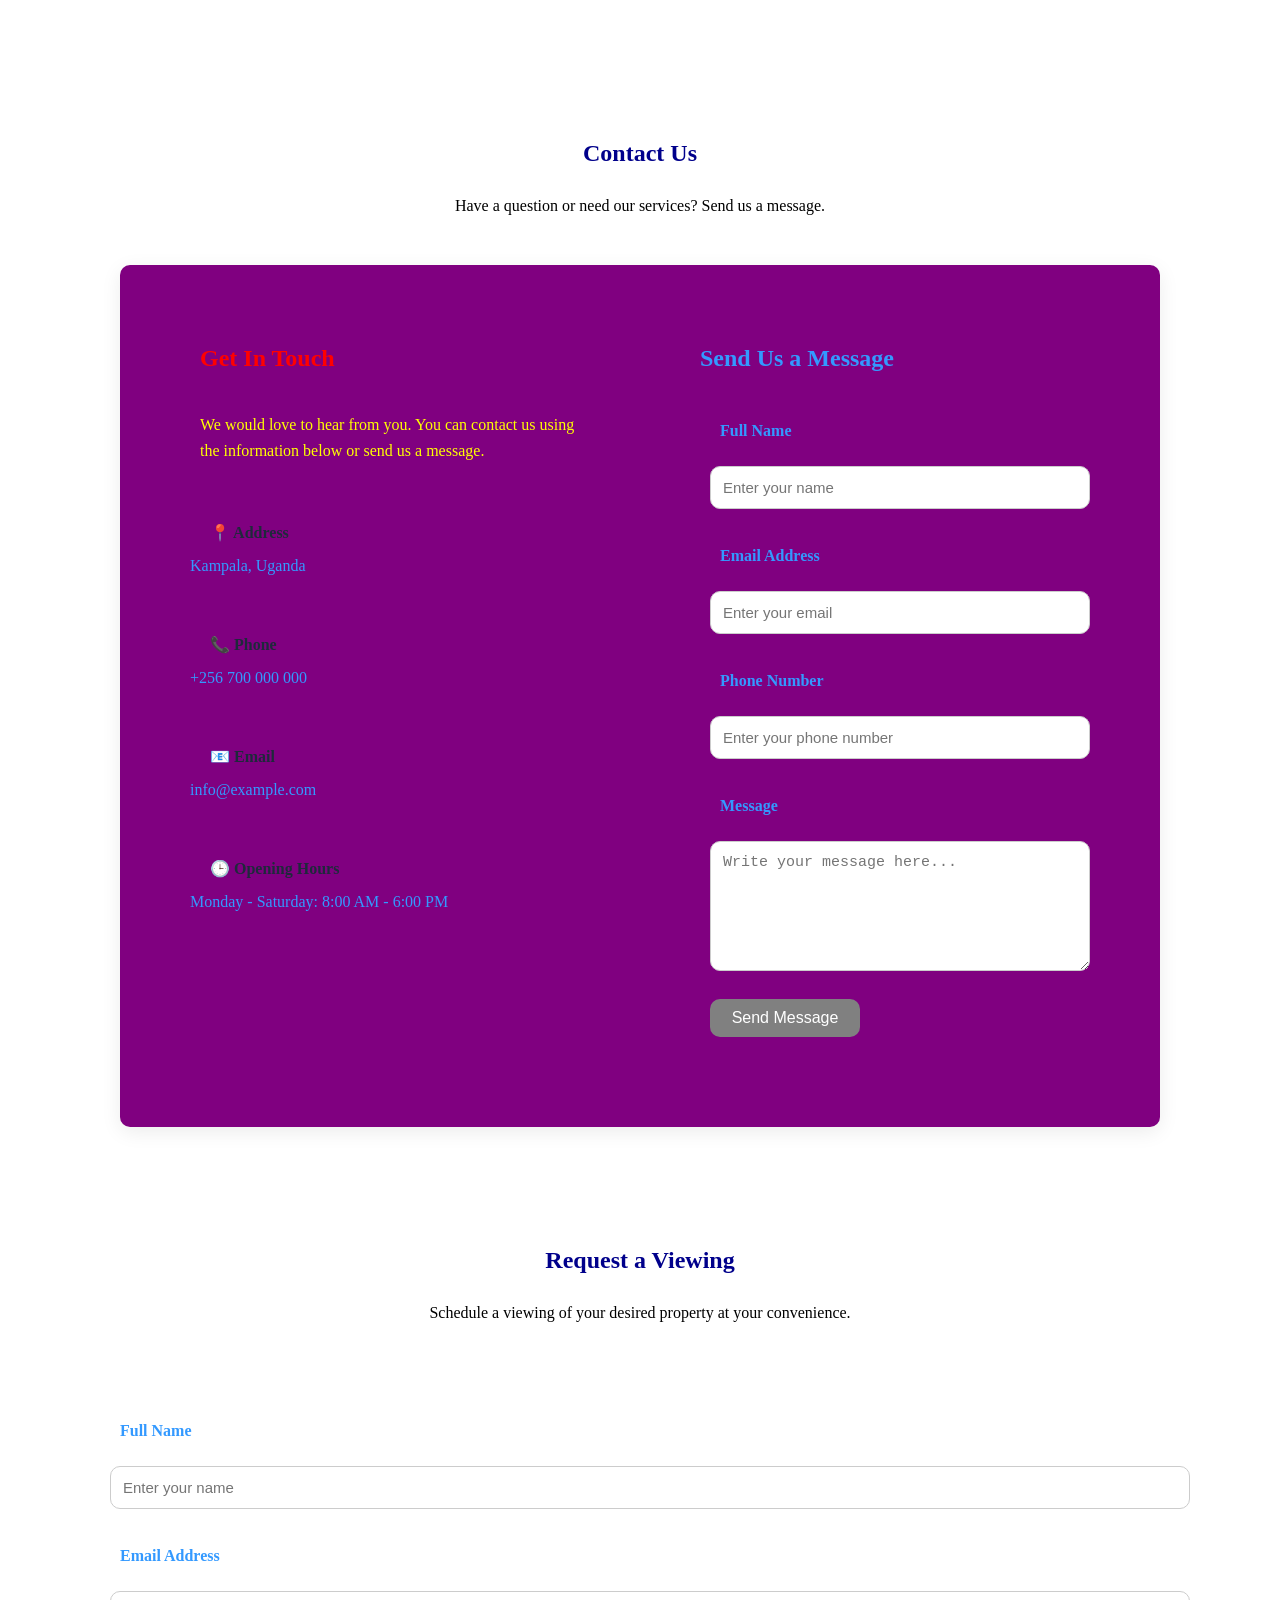
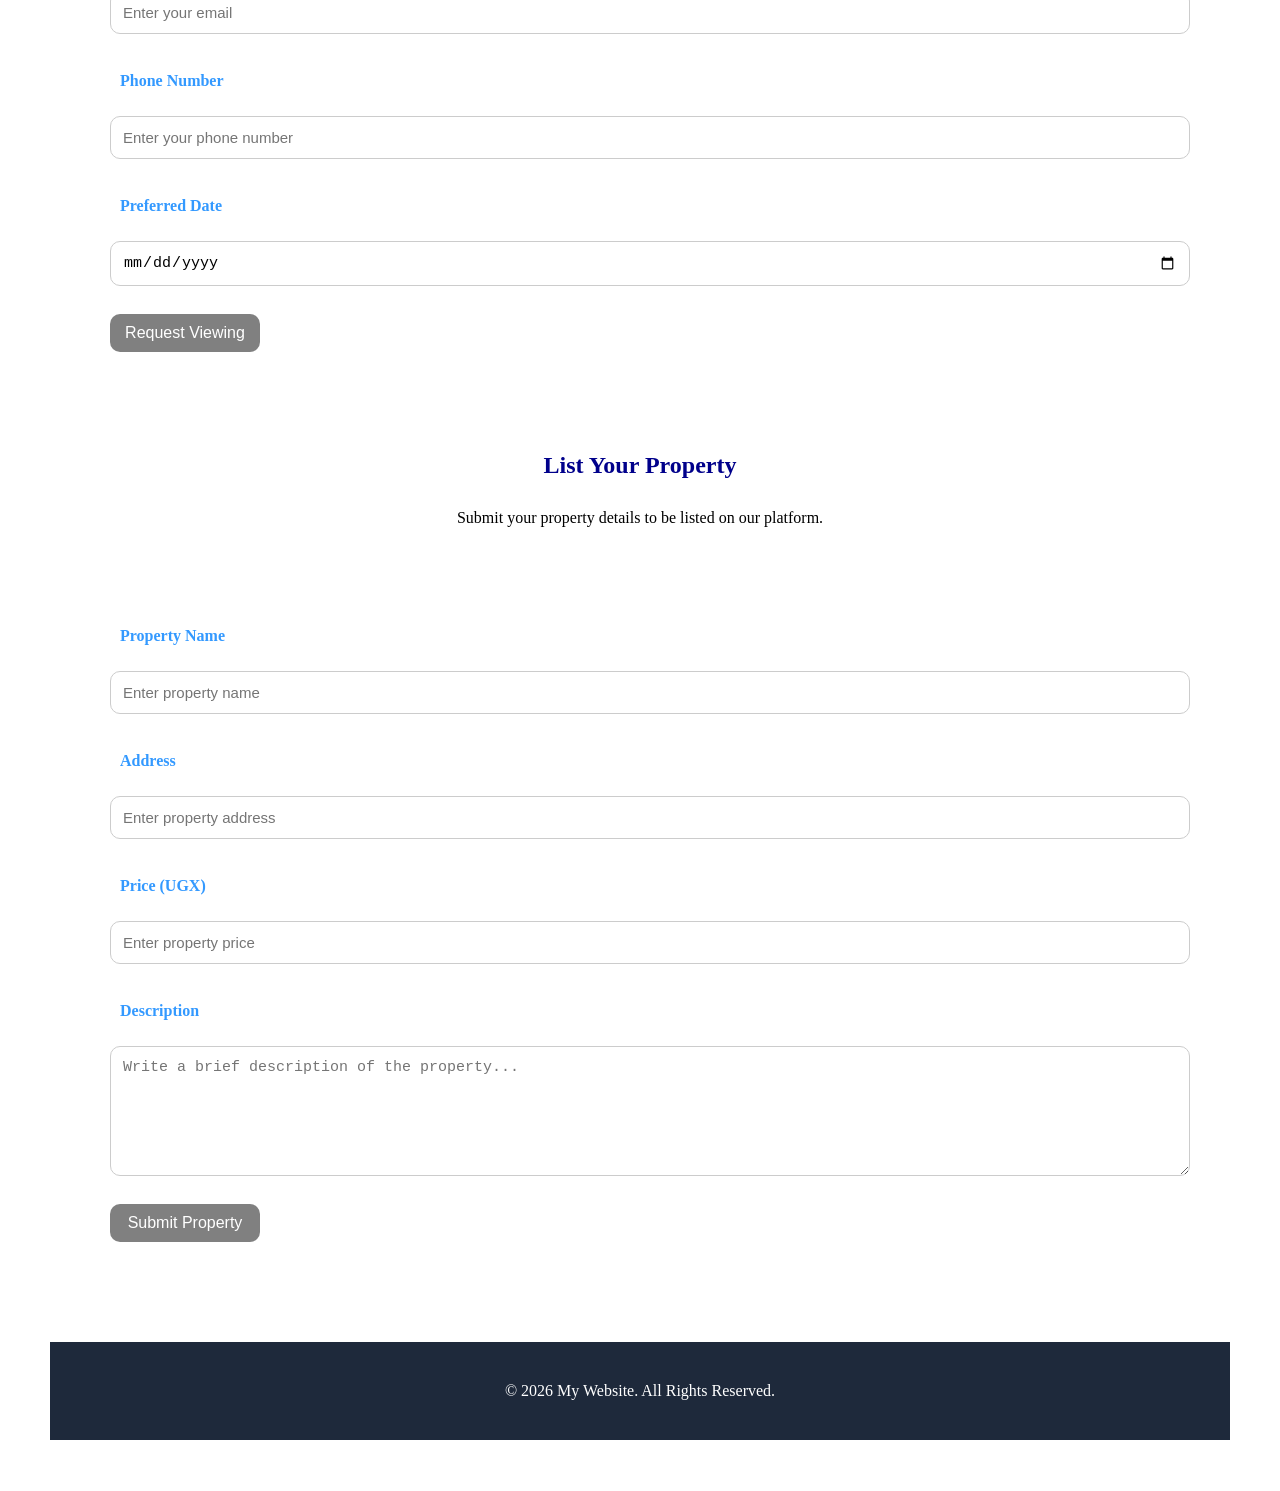
==== contacts.html @ 0c445c68 "m" ====
<!DOCTYPE html>
<html lang="en">
<head>
    <meta charset="UTF-8">
    <meta name="viewport" content="width=device-width, initial-scale=1.0">
    <title>Contact Us</title>

    <style>
        * {
            box-sizing: border-box;
            margin: 10px;
            padding: 10px;
            
        }

        body {
            font-family: 'Times New Roman', Times, serif;
            background-color: white;
            color: #3399ff;
        }


        

        /* Contact section */
        .contact-container {
            max-width: 1100px;
            margin: 60px auto;
            padding: 20px;
        }

        .contact-container h1 {
            text-align: center;
            margin-bottom: 10px;
            color: darkblue;
        }

        .intro {
            text-align: center;
            margin-bottom: 40px;
            color: black;
            text: bold;
        }

        .contact-box {
            background: purple;
            display: grid;
            grid-template-columns: 1fr 1fr;
            gap: 40px;
            padding: 40px;
            border-radius: 10px;
            box-shadow: 0 5px 20px rgba(0, 0, 0, 0.08);
        }

        /* Contact information */
        .contact-info h2 {
            margin-bottom: 20px;
            color: red;
        }
        .viewing-container h1,
        .list-property-container h1 {
            text-align: center;
            margin-bottom: 10px;
            color: darkblue;
        }

        .contact-info p {
            margin-bottom: 20px;
            line-height: 1.6;
            color: yellow;
        }

        .info-item {
            margin: 20px 0;
        }

        .info-item strong {
            display: block;
            margin-bottom: 5px;
            color: #1e293b;
        }

        /* Form */
        form {
            display: flex;
            flex-direction: column;
        }

        label {
            margin-bottom: 6px;
            font-weight: bold;
        }

        input,
        textarea {
            width: 100%;
            padding: 12px;
            margin-bottom: 18px;
            border: 1px solid #ccc;
            border-radius: 10px;
            font-size: 15px;
        }

        textarea {
            height: 130px;
            resize: vertical;
        }

        button {
            width: 150px;
            background-color: grey;
            color: white;
            border: none;
            padding: 10px 10px;
            border-radius: 10px;
            font-size: 16px;
            cursor: pointer;
            display: inline-block;
            margin: 10px;
        }

        button:hover {
            background-color: #1d4e;
        }

        /* Footer */
        footer {
            text-align: center;
            background-color: #1e293b;
            color: white;
            padding: 20px;
            margin-top: 40px;
        }

        /* Mobile */
        @media (max-width: 700px) {
        

            .contact-box {
                grid-template-columns: 1fr;
                padding: 25px;
            }
        }
    </style>
</head>

<body>


    <!-- Contact Section -->
    <section class="contact-container">

        <h1>Contact Us</h1>

        <p class="intro">
            Have a question or need our services? Send us a message.
        </p>

        <div class="contact-box">

            <!-- Contact details -->
            <div class="contact-info">

                <h2>Get In Touch</h2>

                <p>
                    We would love to hear from you. You can contact us
                    using the information below or send us a message.
                </p>

                <div class="info-item">
                    <strong>📍 Address</strong>
                    Kampala, Uganda
                </div>

                <div class="info-item">
                    <strong>📞 Phone</strong>
                    +256 700 000 000
                </div>

                <div class="info-item">
                    <strong>📧 Email</strong>
                    info@example.com
                </div>

                <div class="info-item">
                    <strong>🕒 Opening Hours</strong>
                    Monday - Saturday: 8:00 AM - 6:00 PM
                </div>

            </div>

            <!-- Contact Form -->
            <div>

                <h2>Send Us a Message</h2>

                <form action="#" method="post">

                    <label for="name">Full Name</label>
                    <input
                        type="text"
                        id="name"
                        name="name"
                        placeholder="Enter your name"
                        required
                    >

                    <label for="email">Email Address</label>
                    <input
                        type="email"
                        id="email"
                        name="email"
                        placeholder="Enter your email"
                        required
                    >

                    <label for="phone">Phone Number</label>
                    <input
                        type="tel"
                        id="phone"
                        name="phone"
                        placeholder="Enter your phone number"
                    >

                    <label for="message">Message</label>
                    <textarea
                        id="message"
                        name="message"
                        placeholder="Write your message here..."
                        required
                    ></textarea>

                    <button type="submit">Send Message</button>

                </form>

            </div>

        </div>

    </section>
    <!-- request a viewing -->
    <section class="viewing-container">
        <h1>Request a Viewing</h1>
        <p class="intro">
            Schedule a viewing of your desired property at your convenience.
        </p>
        <div class="viewing-box">
            <form action="#" method="post">
                <label for="viewing-name">Full Name</label>
                <input
                    type="text"
                    id="viewing-name"
                    name="viewing-name"
                    placeholder="Enter your name"
                    required
                >
                <label for="viewing-email">Email Address</label>
                <input
                    type="email"
                    id="viewing-email"
                    name="viewing-email"
                    placeholder="Enter your email"
                    required
                >
                <label for="viewing-phone">Phone Number</label>
                <input
                    type="tel"
                    id="viewing-phone"
                    name="viewing-phone"
                    placeholder="Enter your phone number"
                    required
                >
                <label for="viewing-date">Preferred Date</label>
                <input
                    type="date"
                    id="viewing-date"
                    name="viewing-date"
                    required
                >
                <button type="submit">Request Viewing</button>
            </form>
        </div>
    </section>
    <!-- List your property -->
    <section class="list-property-container">
        <h1>List Your Property</h1>
        <p class="intro">
            Submit your property details to be listed on our platform.
        </p>
        <div class="list-property-box">
            <form action="#" method="post">
                <label for="property-name">Property Name</label>
                <input
                    type="text"
                    id="property-name"
                    name="property-name"
                    placeholder="Enter property name"
                    required
                >
                <label for="property-address">Address</label>
                <input
                    type="text"
                    id="property-address"
                    name="property-address"
                    placeholder="Enter property address"
                    required
                >
                <label for="property-price">Price (UGX)</label>
                <input
                    type="number"
                    id="property-price"
                    name="property-price"
                    placeholder="Enter property price"
                    required
                >
                <label for="property-description">Description</label>
                <textarea
                    id="property-description"
                    name="property-description"
                    placeholder="Write a brief description of the property..."
                    required
                ></textarea>
                <button type="submit">Submit Property</button>
            </form>
        </div>
        </section>

    <!-- Footer -->
    <footer>
        <p>&copy; 2026 My Website. All Rights Reserved.</p>
    </footer>

</body>
</html>
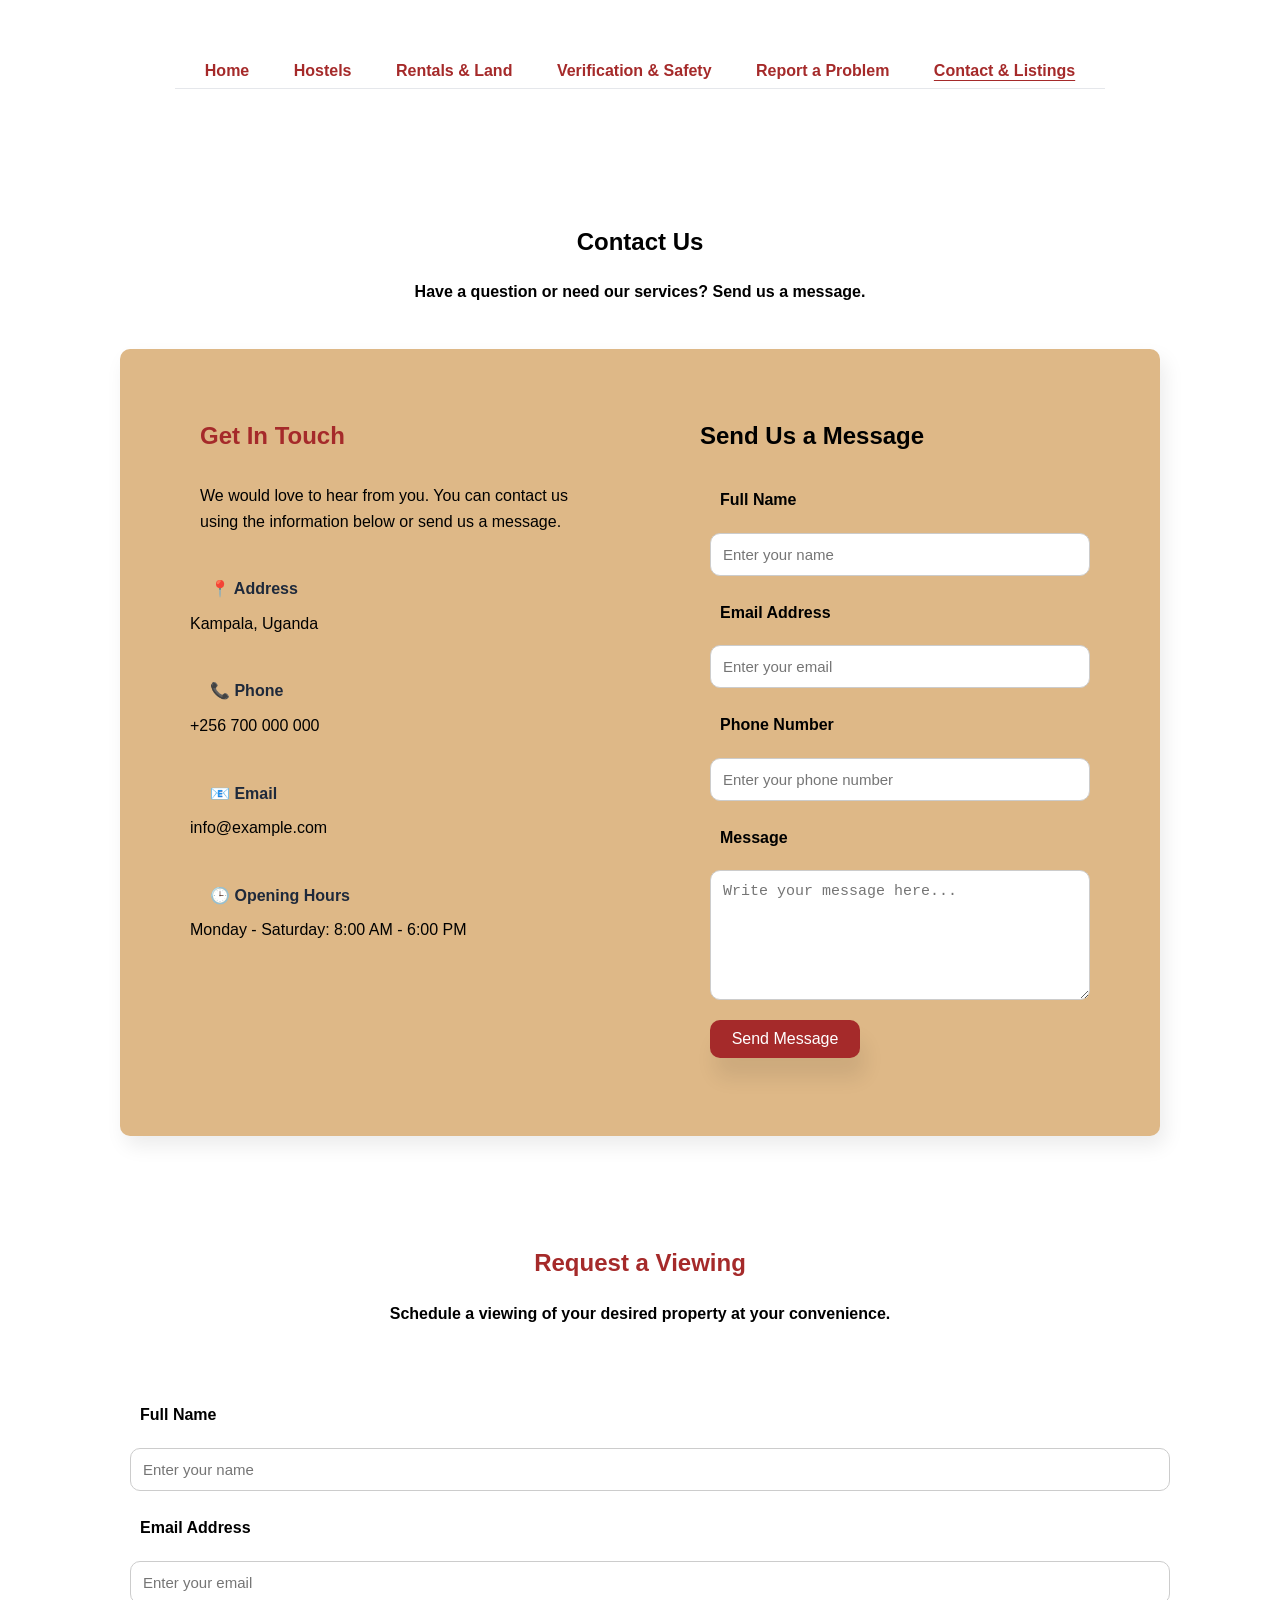
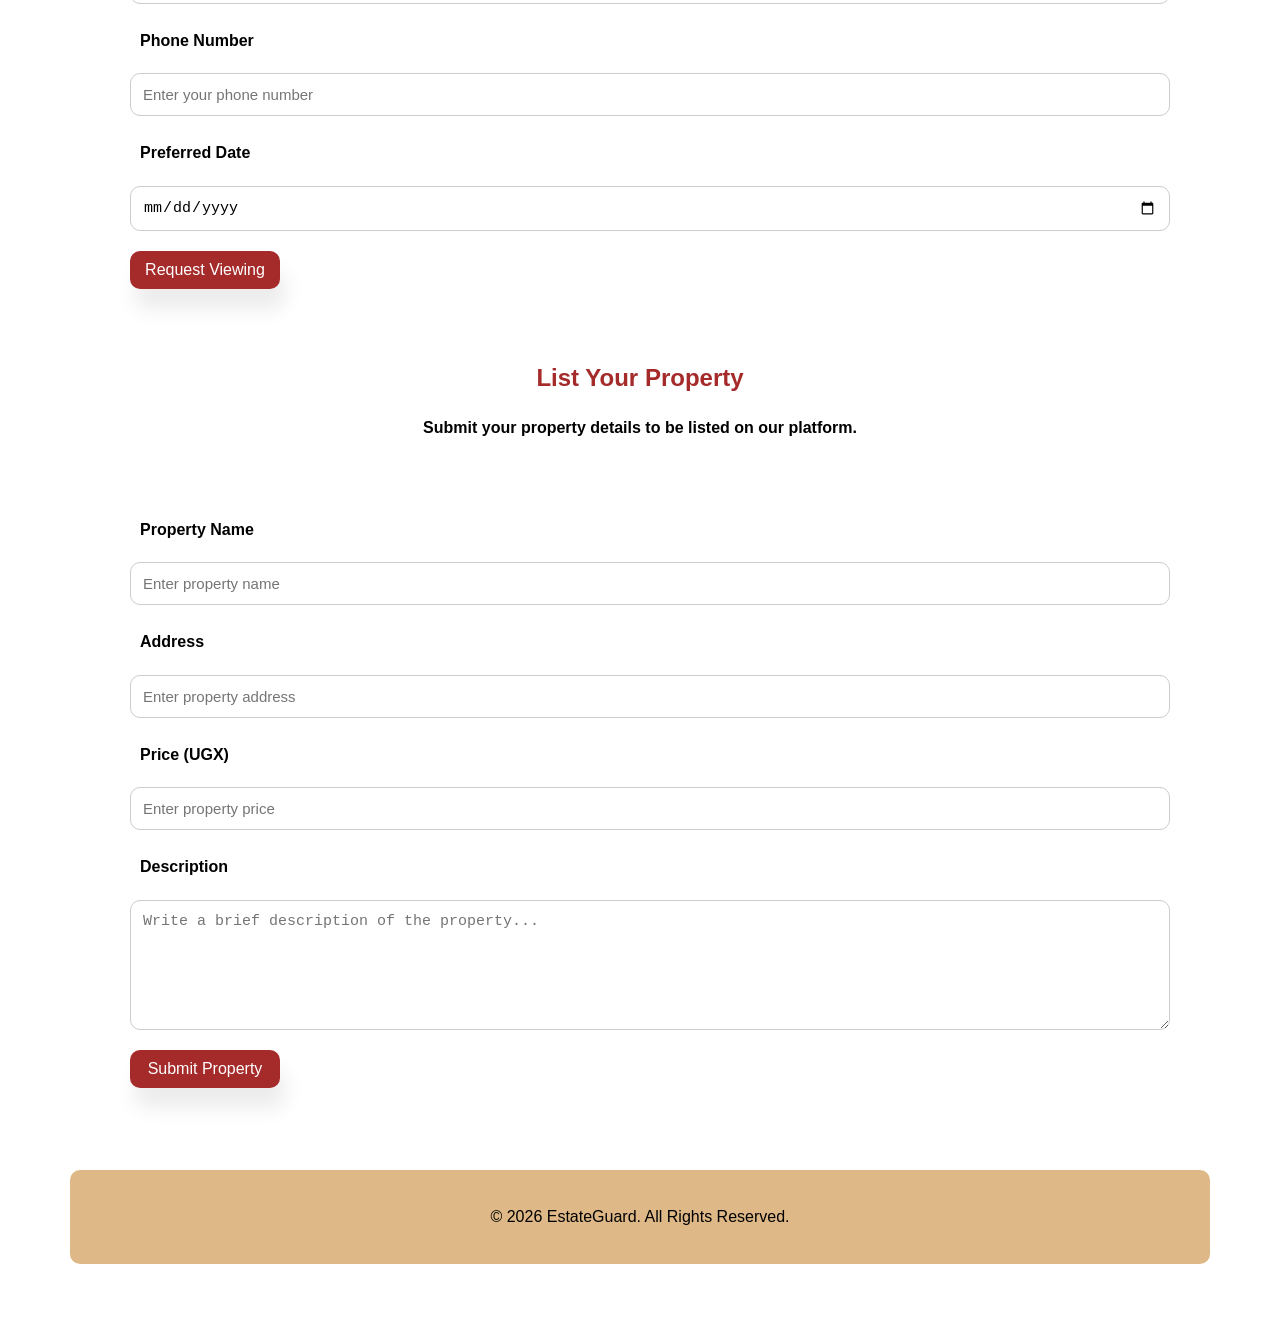
==== commit afbe2e89: "m" ====
--- a/contacts.html
+++ b/contacts.html
@@ -4,148 +4,21 @@
     <meta charset="UTF-8">
     <meta name="viewport" content="width=device-width, initial-scale=1.0">
     <title>Contact Us</title>
-
-    <style>
-        * {
-            box-sizing: border-box;
-            margin: 10px;
-            padding: 10px;
-            
-        }
-
-        body {
-            font-family: 'Times New Roman', Times, serif;
-            background-color: white;
-            color: #3399ff;
-        }
-
-
-        
-
-        /* Contact section */
-        .contact-container {
-            max-width: 1100px;
-            margin: 60px auto;
-            padding: 20px;
-        }
-
-        .contact-container h1 {
-            text-align: center;
-            margin-bottom: 10px;
-            color: darkblue;
-        }
-
-        .intro {
-            text-align: center;
-            margin-bottom: 40px;
-            color: black;
-            text: bold;
-        }
-
-        .contact-box {
-            background: purple;
-            display: grid;
-            grid-template-columns: 1fr 1fr;
-            gap: 40px;
-            padding: 40px;
-            border-radius: 10px;
-            box-shadow: 0 5px 20px rgba(0, 0, 0, 0.08);
-        }
-
-        /* Contact information */
-        .contact-info h2 {
-            margin-bottom: 20px;
-            color: red;
-        }
-        .viewing-container h1,
-        .list-property-container h1 {
-            text-align: center;
-            margin-bottom: 10px;
-            color: darkblue;
-        }
-
-        .contact-info p {
-            margin-bottom: 20px;
-            line-height: 1.6;
-            color: yellow;
-        }
-
-        .info-item {
-            margin: 20px 0;
-        }
-
-        .info-item strong {
-            display: block;
-            margin-bottom: 5px;
-            color: #1e293b;
-        }
-
-        /* Form */
-        form {
-            display: flex;
-            flex-direction: column;
-        }
-
-        label {
-            margin-bottom: 6px;
-            font-weight: bold;
-        }
-
-        input,
-        textarea {
-            width: 100%;
-            padding: 12px;
-            margin-bottom: 18px;
-            border: 1px solid #ccc;
-            border-radius: 10px;
-            font-size: 15px;
-        }
-
-        textarea {
-            height: 130px;
-            resize: vertical;
-        }
-
-        button {
-            width: 150px;
-            background-color: grey;
-            color: white;
-            border: none;
-            padding: 10px 10px;
-            border-radius: 10px;
-            font-size: 16px;
-            cursor: pointer;
-            display: inline-block;
-            margin: 10px;
-        }
-
-        button:hover {
-            background-color: #1d4e;
-        }
-
-        /* Footer */
-        footer {
-            text-align: center;
-            background-color: #1e293b;
-            color: white;
-            padding: 20px;
-            margin-top: 40px;
-        }
-
-        /* Mobile */
-        @media (max-width: 700px) {
-        
-
-            .contact-box {
-                grid-template-columns: 1fr;
-                padding: 25px;
-            }
-        }
-    </style>
+<link rel="stylesheet" href="style.css">
 </head>
 
-<body>
-
+<body class="contact-page">
+<header class="site-header">
+    <nav aria-label="Main">
+        <a href="index.html">Home</a>
+        <a href="hostels.html">Hostels</a>
+        <a href="rentals.html">Rentals &amp; Land</a>
+        <a href="verification.html">Verification & Safety</a>
+        <a href="report.html">Report a Problem</a>
+        <a href="contacts.html" aria-current="page">Contact &amp; Listings</a>
+    </nav>
+</header>
+<main class="wrap">
 
     <!-- Contact Section -->
     <section class="contact-container">
@@ -329,7 +202,7 @@
 
     <!-- Footer -->
     <footer>
-        <p>&copy; 2026 My Website. All Rights Reserved.</p>
+        <p>&copy; 2026 EstateGuard. All Rights Reserved.</p>
     </footer>
 
 </body>
--- a/style.css
+++ b/style.css
@@ -0,0 +1,452 @@
+    *{
+            box-sizing: border-box;
+            margin: 10px;
+            padding-left: 10px;
+            padding-right: 10px;
+            padding-top: 4px;
+            padding-bottom: 4px;
+            
+        }
+
+        body {
+            font-family: "Poppins", sans-serif;
+            background-color: white;
+            color: black;
+            line-height: 1.6;
+        }
+        .contact-page .site-header nav{
+            background-color:white;
+            border-bottom: 1px solid #e5e7eb;
+        }
+        .contact-page .site-header{
+            padding:20px;
+            font-weight: bold; 
+            display: flex; 
+            flex-wrap: wrap;
+            justify-content: center;
+            gap: 8px 24px;
+            max-width: 1100px;
+            margin: 0 auto;
+            padding: 16px 20px;
+}
+        .contact-page .site-header a {
+            color: brown;
+            font-weight: 600;
+            text-decoration: none;
+        }
+        .contact-page .site-header a:hover,
+        .contact-page .site-header a[aria-current="page"] {
+            color: brown;
+            text-decoration: underline;
+            text-underline-offset: 4px;
+        }
+        
+
+        /* Contact section */
+        .contact-container {
+            max-width: 1100px;
+            margin: 60px auto;
+            padding: 20px;
+        }
+
+        .contact-container h1 {
+            text-align: center;
+            margin-bottom: 10px;
+            color: black;
+        }
+
+        .intro {
+            text-align: center;
+            margin-bottom: 40px;
+            color: black;
+            font-weight: bold;
+        }
+
+        .contact-box {
+            background:burlywood;
+            display: grid;
+            grid-template-columns: 1fr 1fr;
+            gap: 40px;
+            padding: 40px;
+            border-radius: 10px;
+            box-shadow: 5px 10px 20px rgba(0, 0, 0, 0.08);
+        }
+
+        /* Contact information */
+        .contact-info h2 {
+            margin-bottom: 20px;
+            color:brown;
+        }
+        .viewing-container h1,
+        .list-property-container h1 {
+            text-align: center;
+            margin-bottom: 10px;
+            color: brown;
+        }
+
+        .contact-info p {
+            margin-bottom: 20px;
+            line-height: 1.6;
+            color: black;
+        }
+
+        .info-item {
+            margin: 20px 0;
+        }
+
+        .info-item strong {
+            display: block;
+            margin-bottom: 5px;
+            color: #1e293b;
+        }
+
+        /* Form */
+        form {
+            display: flex;
+            flex-direction: column;
+        }
+
+        label {
+            margin-bottom: 6px;
+            font-weight: bold;
+        }
+
+        input,
+        textarea {
+            width: 100%;
+            padding: 12px;
+            margin-bottom: 10px;
+            border: 1px solid #ccc;
+            border-radius: 10px;
+            font-size: 15px;
+        }
+
+        textarea {
+            height: 130px;
+            resize: vertical;
+        }
+
+        button {
+            width: 150px;
+            background-color: brown;
+            color: white;
+            border: none;
+            padding: 10px 10px;
+            border-radius: 10px;
+            font-size: 16px;
+            cursor: pointer;
+            display: inline-block;
+            margin: 10px;
+            box-shadow: 5px 20px 20px rgba(0, 0, 0, 0.08);
+        }
+
+        button:hover {
+            background-color:#6f2c20;
+            color:black;}
+
+
+        /* Footer */
+        footer {
+            text-align: center;
+            background-color: burlywood;
+            color: black;
+            padding: 20px;
+            margin-top: 40px;
+            border-radius: 10px;
+        }
+
+        /* Mobile */
+        @media (max-width: 700px) {
+        
+
+            .contact-box {
+                grid-template-columns: 1fr;
+                padding: 25px;
+            }
+        } /* End of Contact section */
+
+        /* Report page */
+        .report-page {
+            margin: 0;
+            padding: 0;
+            background: #f7f8fa;
+            color: #252b36;
+            font-family: "Poppins", sans-serif;
+        }
+
+        .report-page *,
+        .report-page *::before,
+        .report-page *::after {
+            box-sizing: border-box;
+            margin: 0;
+            padding: 0;
+        }
+
+        .report-page .site-header {
+            background: #fff;
+            border-bottom: 1px solid #e5e7eb;
+        }
+
+        .report-page .site-header nav {
+            display: flex;
+            flex-wrap: wrap;
+            justify-content: center;
+            gap: 8px 24px;
+            max-width: 1100px;
+            margin: 0 auto;
+            padding: 16px 20px;
+        }
+
+        .report-page .site-header a {
+            color: #59321f;
+            font-weight: 600;
+            text-decoration: none;
+        }
+
+        .report-page .site-header a:hover,
+        .report-page .site-header a[aria-current="page"] {
+            color: brown;
+            text-decoration: underline;
+            text-underline-offset: 4px;
+        }
+
+        .report-page .wrap {
+            width: min(1100px, calc(100% - 32px));
+            margin: 0 auto;
+            padding: 36px 0 48px;
+        }
+
+        .report-page .intro {
+            margin-bottom: 28px;
+            text-align: center;
+        }
+
+        .report-page .intro h1 {
+            margin-bottom: 8px;
+            color: brown;
+            font-size: clamp(28px, 4vw, 36px);
+        }
+
+        .report-page .intro p {
+            max-width: 680px;
+            margin: 0 auto;
+            color: #586174;
+        }
+
+        .report-page .layout {
+            display: grid;
+            grid-template-columns: minmax(0, 1.6fr) minmax(260px, 0.9fr);
+            align-items: start;
+            gap: 24px;
+        }
+
+        .report-page .card {
+            min-width: 0;
+            padding: 28px;
+            background:burlywood;
+            border: 1px solid #e5e7eb;
+            border-radius: 12px;
+            box-shadow: 5px 20px 20px rgba(30, 41, 59, 0.06);
+        }
+
+        .report-page .card h2 {
+            margin-bottom: 8px;
+            color: #59321f;
+            font-size: 22px;
+        }
+
+        .report-page .hint {
+            margin-bottom: 20px;
+            color: #586174;
+            font-size: 14px;
+        }
+
+        .report-page fieldset {
+            min-width: 0;
+            margin-bottom: 22px;
+            padding: 18px;
+            border: 1px solid #e5e7eb;
+            border-radius: 8px;
+        }
+
+        .report-page legend {
+            padding: 0 8px;
+            color: #59321f;
+            font-weight: 700;
+        }
+
+        .report-page .field {
+            margin-bottom: 16px;
+        }
+
+        .report-page .field:last-child {
+            margin-bottom: 0;
+        }
+
+        .report-page .row {
+            display: grid;
+            grid-template-columns: repeat(2, minmax(0, 1fr));
+            gap: 16px;
+        }
+
+        .report-page .field label {
+            display: block;
+            margin-bottom: 6px;
+            color: #303746;
+            font-weight: 600;
+        }
+
+        .report-page input,
+        .report-page select,
+        .report-page textarea {
+            width: 100%;
+            margin: 0;
+            padding: 11px 12px;
+            border: 1px solid #cbd1da;
+            border-radius: 7px;
+            background: #fff;
+            color: #252b36;
+            font: inherit;
+        }
+
+        .report-page input:focus,
+        .report-page select:focus,
+        .report-page textarea:focus {
+            border-color: brown;
+            outline: 3px solid rgba(165, 42, 42, 0.14);
+        }
+
+        .report-page textarea {
+            min-height: 130px;
+            resize: vertical;
+        }
+
+        .report-page input[type="file"] {
+            padding: 8px;
+        }
+
+        .report-page .req,
+        .report-page .error,
+        .report-page .hint span {
+            color: #b42318;
+        }
+
+        .report-page .opt,
+        .report-page .count {
+            color: #687386;
+            font-size: 13px;
+        }
+
+        .report-page .count {
+            margin-top: 4px;
+            text-align: right;
+        }
+
+        .report-page .error {
+            margin-top: 5px;
+            font-size: 13px;
+        }
+
+        .report-page .consent {
+            display: flex;
+            align-items: flex-start;
+            gap: 10px;
+        }
+
+        .report-page .consent input,
+        .report-page .checklist input {
+            flex: 0 0 auto;
+            width: auto;
+            margin-top: 4px;
+            accent-color: brown;
+        }
+
+        .report-page .consent label {
+            margin: 0;
+            font-weight: 400;
+        }
+
+        .report-page button {
+            width: auto;
+            margin: 0;
+            padding: 11px 20px;
+            border-radius: 7px;
+            background: brown;
+            box-shadow: none;
+            font: inherit;
+            font-weight: 600;
+        }
+
+        .report-page button:hover {
+            background: #6f2c20;
+            color: #fff;
+        }
+
+        .report-page .success {
+            margin-top: 12px;
+            color: #16794b;
+        }
+
+        .report-page .checklist {
+            display: grid;
+            gap: 13px;
+            list-style: none;
+        }
+
+        .report-page .checklist label {
+            display: flex;
+            align-items: flex-start;
+            gap: 10px;
+            color: #303746;
+            font-weight: 400;
+        }
+
+        .report-page .progress {
+            margin-top: 18px;
+            color: #586174;
+            font-size: 14px;
+            font-weight: 600;
+        }
+
+        .report-page .safety {
+            margin-top: 20px;
+            padding: 14px;
+            border-left: 4px solid #d89b2b;
+            border-radius: 4px;
+            background: #fff8e8;
+            color: #593f12;
+            font-size: 14px;
+        }
+
+        .report-page footer {
+            margin: 0;
+            padding: 20px;
+            background: brown;
+            color: #fff;
+        }
+
+        @media (max-width: 760px) {
+            .report-page .layout {
+                grid-template-columns: 1fr;
+            }
+
+            .report-page .card {
+                padding: 22px;
+            }
+        }
+
+        @media (max-width: 520px) {
+            .report-page .wrap {
+                width: min(100% - 24px, 1100px);
+                padding-top: 28px;
+            }
+
+            .report-page .row {
+                grid-template-columns: 1fr;
+                gap: 0;
+            }
+
+            .report-page fieldset {
+                padding: 14px;
+            }
+        }
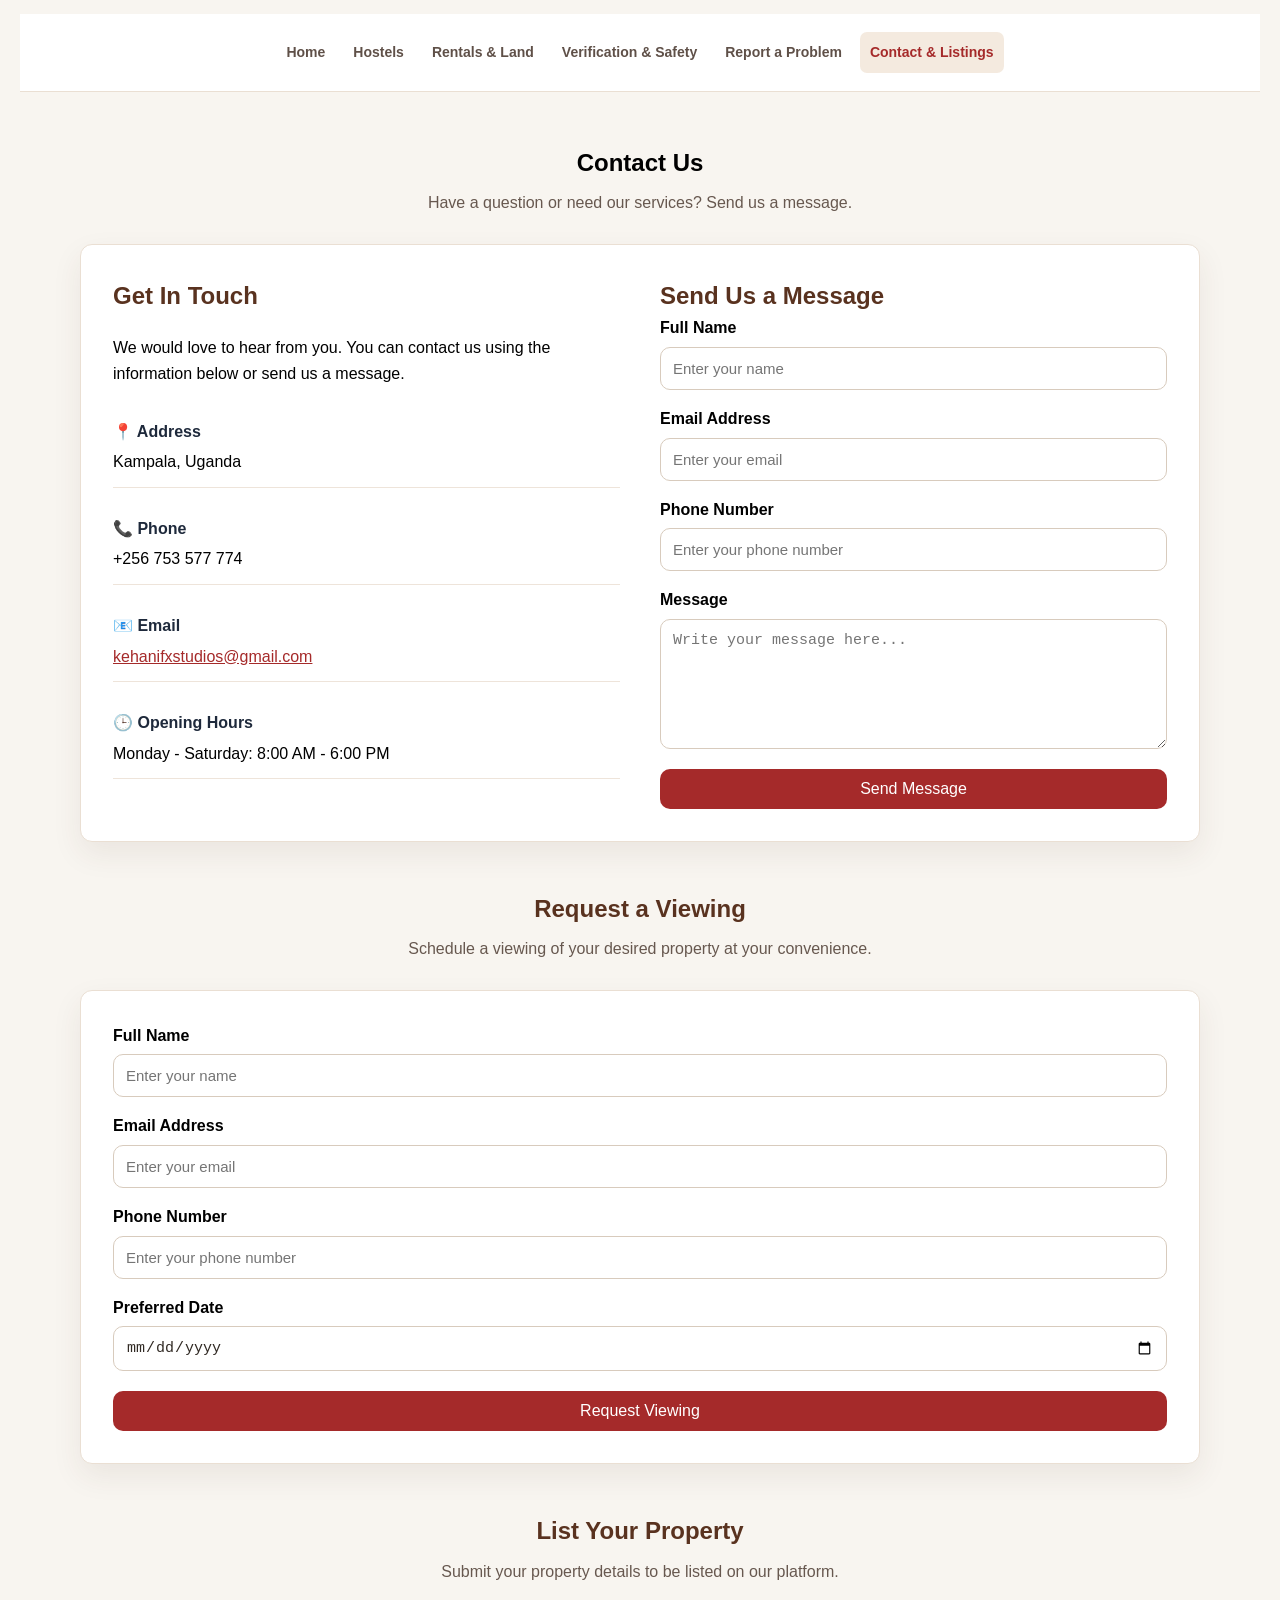
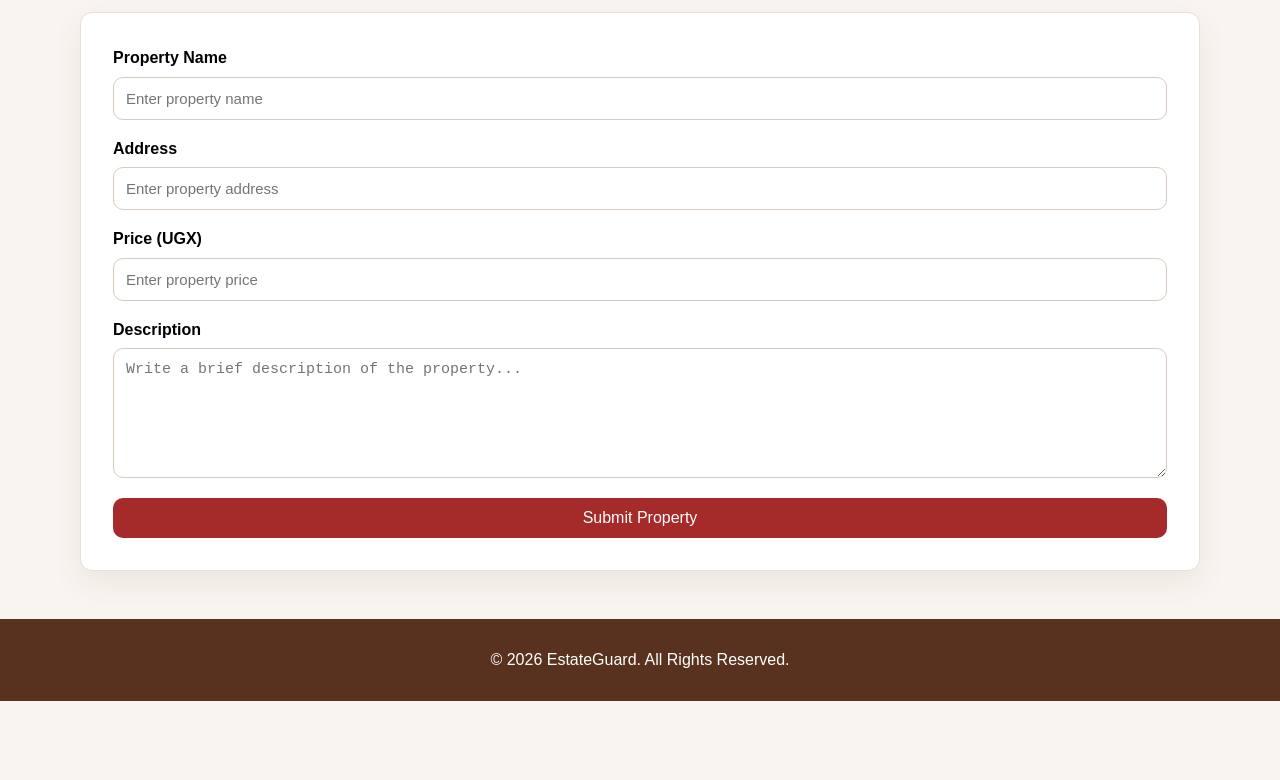
==== commit 79ec13c0: "m" ====
--- a/contacts.html
+++ b/contacts.html
@@ -3,7 +3,7 @@
 <head>
     <meta charset="UTF-8">
     <meta name="viewport" content="width=device-width, initial-scale=1.0">
-    <title>Contact Us</title>
+    <title>Contact Us | Estate Guard</title>
 <link rel="stylesheet" href="style.css">
 </head>
 
@@ -48,12 +48,12 @@
 
                 <div class="info-item">
                     <strong>📞 Phone</strong>
-                    +256 700 000 000
+                    +256 753 577 774
                 </div>
 
                 <div class="info-item">
                     <strong>📧 Email</strong>
-                    info@example.com
+                    <a href="mailto:kehanifxstudios@gmail.com">kehanifxstudios@gmail.com</a>
                 </div>
 
                 <div class="info-item">
--- a/style.css
+++ b/style.css
@@ -19,7 +19,7 @@
             border-bottom: 1px solid #e5e7eb;
         }
         .contact-page .site-header{
-            padding:20px;
+            padding:10px;
             font-weight: bold; 
             display: flex; 
             flex-wrap: wrap;
@@ -27,7 +27,7 @@
             gap: 8px 24px;
             max-width: 1100px;
             margin: 0 auto;
-            padding: 16px 20px;
+            padding: 10px 20px;
 }
         .contact-page .site-header a {
             color: brown;
@@ -46,7 +46,7 @@
         .contact-container {
             max-width: 1100px;
             margin: 60px auto;
-            padding: 20px;
+            padding: 10px;
         }
 
         .contact-container h1 {
@@ -98,6 +98,10 @@
             display: block;
             margin-bottom: 5px;
             color: #1e293b;
+        }
+        a{
+            color: brown;
+            text-decoration: underline;
         }
 
         /* Form */
@@ -449,4 +453,875 @@
             .report-page fieldset {
                 padding: 14px;
             }
-        }
+        } /*End of Report page */
+
+        /*Hostel page */
+        .hostel-page {
+         margin: 0;
+         padding: 0;
+         background: whitesmoke;
+         color: gray;
+         font-family:"Poppins", sans-serif;
+        }
+       .hostel-page header h1{
+        text-align:center;
+        color:brown;
+        font-size:40px;
+       }
+       .hostel-page .site-header nav {
+        display: block;
+            flex-wrap: wrap;
+            justify-content: center;
+            gap: 8px 24px;
+            max-width: 1100px;
+            margin: 0 auto;
+            padding: 16px 20px;
+       }
+       .hostel-page .site-header{
+        background-color:white;
+        border-bottom: 1px solid #e5e7eb;
+         }
+        .hostel-page .site-header a {
+        color: black;
+        font-weight: 600;
+        text-decoration: none;
+        }
+        .hostel-page .site-header a:hover,
+        .hostel-page .site-header a[aria-current="page"] {
+            color: brown;
+            text-decoration: underline;
+            text-underline-offset: 4px;
+        }   
+        .hostel-page .wrap {
+            width: min(1100px, calc(100% - 32px));
+            margin: 0 auto;
+            padding: 36px 0 48px;
+        }
+        .hostel-page .intro {
+            margin-bottom: 28px;
+            text-align: center;
+        }
+        .hostel-page p{
+            color:black;
+        }
+        .hostel-page .intro h1 {
+            margin-bottom: 8px;
+            color: brown;
+            font-size: clamp(28px, 4vw, 36px);
+        }
+        .hostel-page h2{
+            color:black;
+        }
+        .hostel-page section{
+            margin-bottom:20px;
+            color:black;
+        }
+        .hostel-page .card{
+            border:3px solid #e5e7eb;
+            border-radius: 12px;
+            box-shadow: 5px 20px 20px rgba(30, 41, 59, 0.15);
+            background-color:burlywood;
+            height:fit-content;
+        }
+        .hostel-page .card h3{
+            color:brown;
+        }
+        .hostel-page a, .hostel-page span{
+            color:brown;
+            text-decoration:none;
+        }
+        /* index */
+        .home-page,
+        .home-page * {
+            box-sizing: border-box;
+        }
+
+        .home-page {
+            margin: 0;
+            padding: 0;
+            background: #f8f5f0;
+            color: #2f2723;
+        }
+
+        .home-page .site-header {
+            width: 100%;
+            max-width: none;
+            margin: 0;
+            padding: 0 5%;
+            min-height: 78px;
+            display: flex;
+            align-items: center;
+            justify-content: space-between;
+            gap: 24px;
+            background: #fff;
+            border-bottom: 1px solid #eadfd3;
+        }
+
+        .home-page .site-header .logo {
+            display: flex;
+            align-items: center;
+            gap: 10px;
+            margin: 0;
+            padding: 0;
+            color: #59321f;
+            font-size: 20px;
+            font-weight: 800;
+            letter-spacing: 0.5px;
+            white-space: nowrap;
+        }
+
+        .home-page .shield {
+            width: 27px;
+            height: 31px;
+            display: inline-block;
+            background: brown;
+            clip-path: polygon(50% 0, 92% 16%, 84% 72%, 50% 100%, 16% 72%, 8% 16%);
+        }
+
+        .home-page .site-header nav {
+            margin: 0;
+            padding: 0;
+            background: transparent;
+        }
+
+        .home-page .site-header ul {
+            display: flex;
+            align-items: center;
+            gap: 4px;
+            margin: 0;
+            padding: 0;
+            list-style: none;
+        }
+
+        .home-page .site-header li {
+            margin: 0;
+            padding: 0;
+        }
+
+        .home-page .site-header a {
+            display: block;
+            margin: 0;
+            padding: 9px 10px;
+            color: #5f5048;
+            font-size: 14px;
+            font-weight: 600;
+            text-decoration: none;
+            border-radius: 7px;
+        }
+
+        .home-page .site-header a:hover,
+        .home-page .site-header a.active {
+            background: #f4eadf;
+            color: brown;
+            text-decoration: none;
+        }
+
+        .home-page .hero {
+            min-height: 390px;
+            margin: 0;
+            padding: 90px 24px;
+            display: flex;
+            flex-direction: column;
+            align-items: center;
+            justify-content: center;
+            text-align: center;
+            color: #fff;
+            background:
+                linear-gradient(90deg, rgba(67, 38, 24, 0.82), rgba(106, 62, 43, 0.55)),
+                url("https://images.unsplash.com/photo-1564013799919-ab600027ffc6?w=1600") center 58% / cover;
+        }
+
+        .home-page .hero h1 {
+            margin: 0;
+            padding: 0;
+            font-size: clamp(42px, 7vw, 76px);
+            line-height: 1.05;
+            letter-spacing: -2px;
+            text-shadow: 0 3px 18px rgba(0, 0, 0, 0.25);
+        }
+
+        .home-page .hero .tagline {
+            margin: 18px 0 0;
+            padding: 0;
+            font-size: clamp(18px, 2.2vw, 24px);
+            font-weight: 500;
+        }
+
+        .home-page .container {
+            width: min(1120px, calc(100% - 40px));
+            margin: 0 auto;
+            padding: 54px 0 64px;
+        }
+
+        .home-page .container section {
+            margin: 0 0 48px;
+            padding: 0;
+        }
+
+        .home-page .container h1,
+        .home-page .container h2 {
+            margin: 0 0 14px;
+            padding: 0;
+            color: #59321f;
+        }
+
+        .home-page .container h2 {
+            font-size: 30px;
+        }
+
+        .home-page .container p {
+            margin: 0;
+            padding: 0;
+        }
+
+        .home-page .about-section {
+            max-width: 780px;
+            margin-left: auto;
+            margin-right: auto;
+            text-align: center;
+        }
+
+        .home-page .about-section p {
+            color: #67584f;
+            font-size: 18px;
+        }
+
+        .home-page .vision-section .card {
+            max-width: 780px;
+            margin: 0 auto;
+            background: #59321f;
+            border: 0;
+            border-radius: 14px;
+            box-shadow: 0 14px 35px rgba(89, 50, 31, 0.14);
+        }
+
+        .home-page .vision-section .card-body {
+            padding: 38px;
+            text-align: center;
+        }
+
+        .home-page .vision-section h1 {
+            color: #fff;
+        }
+
+        .home-page .vision-section p {
+            color: #f7ede5;
+            font-size: 17px;
+        }
+
+        .home-page .grid {
+            display: grid;
+            grid-template-columns: repeat(4, minmax(0, 1fr));
+            gap: 18px;
+        }
+
+        .home-page .card {
+            min-width: 0;
+            margin: 0;
+            padding: 0;
+            overflow: hidden;
+            background: #fff;
+            border: 1px solid #eadfd3;
+            border-radius: 12px;
+            box-shadow: 0 10px 28px rgba(79, 55, 40, 0.08);
+        }
+
+        .home-page .card-body {
+            margin: 0;
+            padding: 22px;
+        }
+
+        .home-page .card h3 {
+            margin: 0 0 8px;
+            padding: 0;
+            color: #59321f;
+        }
+
+        .home-page .card p {
+            color: #6a5e55;
+            line-height: 1.65;
+        }
+
+        .home-page .services-section .card {
+            transition: transform 180ms ease, box-shadow 180ms ease;
+        }
+
+        .home-page .services-section .card:hover {
+            transform: translateY(-5px);
+            box-shadow: 0 16px 32px rgba(79, 55, 40, 0.12);
+        }
+
+        .home-page .featured-section .grid {
+            grid-template-columns: repeat(2, minmax(0, 1fr));
+        }
+
+        .home-page .featured-section .card img {
+            width: 100%;
+            height: 240px;
+            display: block;
+            margin: 0;
+            padding: 0;
+            object-fit: cover;
+        }
+
+        .home-page .featured-section .card-body {
+            padding: 26px;
+        }
+
+        .home-page .featured-section .card p {
+            min-height: 54px;
+        }
+
+        .home-page .btn {
+            display: inline-block;
+            margin: 18px 0 0;
+            padding: 10px 16px;
+            color: #fff;
+            background: brown;
+            border-radius: 7px;
+            font-weight: 700;
+            text-decoration: none;
+        }
+
+        .home-page .btn:hover {
+            background: #743422;
+            color: #fff;
+        }
+
+        .home-page .why-section {
+            padding: 34px 38px !important;
+            background: #efe2d1;
+            border-radius: 14px;
+        }
+
+        .home-page .why-section ul {
+            display: grid;
+            grid-template-columns: repeat(2, minmax(0, 1fr));
+            gap: 10px 30px;
+            margin: 0;
+            padding: 0 0 0 20px;
+        }
+
+        .home-page .why-section li {
+            margin: 0;
+            padding: 4px 0;
+        }
+
+        .home-page footer {
+            margin: 0;
+            padding: 38px 5%;
+            background: #59321f;
+            color: #fff;
+            border-radius: 0;
+        }
+
+        .home-page footer h4 {
+            margin: 0 0 10px;
+            padding: 0;
+            font-size: 18px;
+        }
+
+        .home-page footer ul {
+            display: flex;
+            flex-wrap: wrap;
+            justify-content: center;
+            gap: 8px 28px;
+            margin: 0;
+            padding: 0;
+            list-style: none;
+        }
+
+        .home-page footer li,
+        .home-page footer .copyright {
+            margin: 0;
+            padding: 0;
+        }
+
+        .home-page footer .copyright {
+            margin-top: 24px;
+            padding-top: 18px;
+            border-top: 1px solid rgba(255, 255, 255, 0.18);
+            color: #eadbd0;
+            font-size: 14px;
+        }
+
+        @media (max-width: 980px) {
+            .home-page .site-header {
+                align-items: flex-start;
+                flex-direction: column;
+                padding: 16px 20px;
+            }
+
+            .home-page .site-header nav,
+            .home-page .site-header ul {
+                width: 100%;
+            }
+
+            .home-page .site-header ul {
+                justify-content: center;
+                flex-wrap: wrap;
+            }
+
+            .home-page .grid {
+                grid-template-columns: repeat(2, minmax(0, 1fr));
+            }
+        }
+
+        @media (max-width: 620px) {
+            .home-page .site-header {
+                align-items: center;
+            }
+
+            .home-page .site-header ul {
+                gap: 2px;
+            }
+
+            .home-page .site-header a {
+                padding: 7px 8px;
+                font-size: 12px;
+            }
+
+            .home-page .hero {
+                min-height: 320px;
+                padding: 70px 18px;
+            }
+
+            .home-page .hero h1 {
+                letter-spacing: -1px;
+            }
+
+            .home-page .container {
+                width: min(100% - 28px, 1120px);
+                padding-top: 38px;
+            }
+
+            .home-page .grid,
+            .home-page .featured-section .grid,
+            .home-page .why-section ul {
+                grid-template-columns: 1fr;
+            }
+
+            .home-page .featured-section .card img {
+                height: 210px;
+            }
+
+            .home-page .why-section {
+                padding: 28px 24px !important;
+            }
+
+            .home-page footer ul {
+                flex-direction: column;
+                align-items: center;
+            }
+        }
+
+        /* Shared page shell */
+        .hostel-page,
+        .report-page,
+        .contact-page,
+        .rentals-page,
+        .verification-page {
+            margin: 0;
+            padding: 0;
+            background: #f8f5f0;
+        }
+
+        .hostel-page *,
+        .report-page *,
+        .contact-page *,
+        .rentals-page *,
+        .verification-page * {
+            box-sizing: border-box;
+            margin: 0;
+            padding: 0;
+        }
+
+        .hostel-page .site-header,
+        .report-page .site-header,
+        .contact-page .site-header,
+        .rentals-page .site-header,
+        .verification-page .site-header {
+            max-width: none;
+            margin: 0;
+            padding: 0 5%;
+            min-height: 78px;
+            display: flex;
+            align-items: center;
+            justify-content: center;
+            background: #fff;
+            border-bottom: 1px solid #eadfd3;
+        }
+
+        .hostel-page .site-header nav,
+        .report-page .site-header nav,
+        .contact-page .site-header nav,
+        .rentals-page .site-header nav,
+        .verification-page .site-header nav {
+            width: 100%;
+            max-width: 1120px;
+            margin: 0 auto;
+            padding: 14px 0;
+            display: flex;
+            align-items: center;
+            justify-content: center;
+            flex-wrap: wrap;
+            gap: 4px 8px;
+            background: transparent;
+            border: 0;
+        }
+
+        .hostel-page .site-header a,
+        .report-page .site-header a,
+        .contact-page .site-header a,
+        .rentals-page .site-header a,
+        .verification-page .site-header a {
+            margin: 0;
+            padding: 9px 10px;
+            color: #5f5048;
+            border-radius: 7px;
+            font-size: 14px;
+            font-weight: 600;
+            text-decoration: none;
+        }
+
+        .hostel-page .site-header a:hover,
+        .hostel-page .site-header a[aria-current="page"],
+        .report-page .site-header a:hover,
+        .report-page .site-header a[aria-current="page"],
+        .contact-page .site-header a:hover,
+        .contact-page .site-header a[aria-current="page"],
+        .rentals-page .site-header a:hover,
+        .rentals-page .site-header a[aria-current="page"],
+        .verification-page .site-header a:hover,
+        .verification-page .site-header a[aria-current="page"] {
+            background: #f4eadf;
+            color: brown;
+            text-decoration: none;
+        }
+
+        /* Hostel listings */
+        .hostel-page header h1 {
+            margin: 0;
+            padding: 0;
+            text-align: center;
+        }
+
+        .hostel-page .wrap {
+            width: min(1120px, calc(100% - 40px));
+            padding: 52px 0 64px;
+        }
+
+        .hostel-page .intro {
+            max-width: 760px;
+            margin: 0 auto 38px;
+        }
+
+        .hostel-page .intro p {
+            color: #67584f;
+            font-size: 17px;
+        }
+
+        .hostel-page .listings > h2,
+        .hostel-page .listings section h2 {
+            margin: 0 0 18px;
+        }
+
+        .hostel-page .grid {
+            display: grid;
+            grid-template-columns: repeat(2, minmax(0, 1fr));
+            gap: 20px;
+        }
+
+        .hostel-page .card {
+            margin: 0;
+            padding: 24px;
+            background: #fff;
+            border: 1px solid #eadfd3;
+            box-shadow: 0 12px 30px rgba(79, 55, 40, 0.08);
+        }
+
+        .hostel-page .card h3 {
+            margin: 0 0 16px;
+        }
+
+        .hostel-page .badge {
+            display: inline-block;
+            margin-left: 8px;
+            padding: 3px 8px;
+            color: #fff;
+            background: brown;
+            border-radius: 999px;
+            font-size: 12px;
+        }
+
+        .hostel-page dl {
+            margin: 0;
+        }
+
+        .hostel-page dt {
+            margin-bottom: 7px;
+        }
+
+        .hostel-page .card > a {
+            display: inline-block;
+            margin: 8px 0 0;
+            padding: 10px 15px;
+            color: #fff;
+            background: brown;
+            border-radius: 7px;
+            font-weight: 700;
+        }
+
+        .hostel-page section section,
+        .hostel-page .listings > section {
+            grid-column: 1 / -1;
+            margin: 20px 0 0;
+        }
+
+        .hostel-page table {
+            width: 100%;
+            margin: 0;
+            border-collapse: collapse;
+            overflow: hidden;
+            background: #fff;
+            border: 1px solid #eadfd3;
+            border-radius: 10px;
+        }
+
+        .hostel-page th,
+        .hostel-page td {
+            padding: 12px;
+            text-align: left;
+            border: 1px solid #eadfd3;
+        }
+
+        .hostel-page th {
+            color: #fff;
+            background: #59321f;
+        }
+
+        .hostel-page ul {
+            padding-left: 22px;
+        }
+
+        /* Contact, viewing and listing forms */
+        .contact-page .wrap {
+            width: min(1120px, calc(100% - 40px));
+            margin: 0 auto;
+            padding: 52px 0 64px;
+        }
+
+        .contact-page .contact-container,
+        .contact-page .viewing-container,
+        .contact-page .list-property-container {
+            max-width: none;
+            margin: 0 0 48px;
+            padding: 0;
+        }
+
+        .contact-page .contact-container h1,
+        .contact-page .viewing-container h1,
+        .contact-page .list-property-container h1 {
+            margin: 0 0 8px;
+        }
+
+        .contact-page .intro {
+            margin: 0 auto 28px;
+            color: #67584f;
+            font-weight: 400;
+        }
+
+        .contact-page .contact-box,
+        .contact-page .viewing-box,
+        .contact-page .list-property-box {
+            margin: 0;
+            padding: 32px;
+            background: #fff;
+            border: 1px solid #eadfd3;
+            border-radius: 12px;
+            box-shadow: 0 12px 30px rgba(79, 55, 40, 0.08);
+        }
+
+        .contact-page .contact-box {
+            background: #fff;
+        }
+
+        .contact-page .contact-info h2,
+        .contact-page .contact-box h2,
+        .contact-page .viewing-container h1,
+        .contact-page .list-property-container h1 {
+            color: #59321f;
+        }
+
+        .contact-page .info-item {
+            margin: 16px 0;
+            padding: 12px 0;
+            border-bottom: 1px solid #eee4da;
+        }
+
+        .contact-page form {
+            width: 100%;
+            margin: 0;
+            padding: 0;
+        }
+
+        .contact-page label {
+            margin: 0 0 6px;
+        }
+
+        .contact-page input,
+        .contact-page textarea {
+            margin: 0 0 16px;
+            padding: 12px;
+            border: 1px solid #d8cbbd;
+            background: #fff;
+            color: #302923;
+        }
+
+        .contact-page input:focus,
+        .contact-page textarea:focus {
+            border-color: brown;
+            outline: 3px solid rgba(165, 42, 42, 0.12);
+        }
+
+        .contact-page button {
+            width: auto;
+            margin: 4px 0 0;
+            padding: 11px 18px;
+            background: brown;
+            box-shadow: none;
+        }
+
+        .contact-page footer {
+            margin: 0 -20vw;
+            padding: 28px 20vw;
+            background: #59321f;
+            color: #fff;
+            border-radius: 0;
+        }
+
+        /* Rentals and verification pages */
+        .rentals-page .wrap,
+        .verification-page .wrap {
+            width: min(1120px, calc(100% - 40px));
+            margin: 0 auto;
+            padding: 52px 0 64px;
+        }
+
+        .rentals-page .intro,
+        .verification-page .intro {
+            max-width: 760px;
+            margin: 0 auto 38px;
+            text-align: center;
+        }
+
+        .rentals-page .intro h1,
+        .verification-page .intro h1 {
+            margin: 0 0 10px;
+            color: brown;
+        }
+
+        .rentals-page .intro p,
+        .verification-page .intro p {
+            color: #67584f;
+        }
+
+        .rentals-page .grid,
+        .verification-page .grid {
+            display: grid;
+            grid-template-columns: repeat(3, minmax(0, 1fr));
+            gap: 20px;
+        }
+
+        .rentals-page .card,
+        .verification-page .card {
+            margin: 0;
+            padding: 24px;
+            background: #fff;
+            border: 1px solid #eadfd3;
+            border-radius: 12px;
+            box-shadow: 0 12px 30px rgba(79, 55, 40, 0.08);
+        }
+
+        .rentals-page .card h2,
+        .rentals-page .card h3,
+        .verification-page .card h2,
+        .verification-page .card h3 {
+            margin: 0 0 10px;
+            color: #59321f;
+        }
+
+        .rentals-page .card p,
+        .verification-page .card p,
+        .verification-page .card li {
+            color: #67584f;
+        }
+
+        .rentals-page footer,
+        .verification-page footer {
+            margin: 0;
+            padding: 28px 20px;
+            background: #59321f;
+            color: #fff;
+            border-radius: 0;
+        }
+
+        @media (max-width: 980px) {
+            .hostel-page .grid,
+            .rentals-page .grid,
+            .verification-page .grid {
+                grid-template-columns: repeat(2, minmax(0, 1fr));
+            }
+
+            .hostel-page table {
+                display: block;
+                overflow-x: auto;
+                white-space: nowrap;
+            }
+        }
+
+        @media (max-width: 620px) {
+            .hostel-page .site-header,
+            .report-page .site-header,
+            .contact-page .site-header,
+            .rentals-page .site-header,
+            .verification-page .site-header {
+                min-height: auto;
+                padding: 12px;
+            }
+
+            .hostel-page .site-header a,
+            .report-page .site-header a,
+            .contact-page .site-header a,
+            .rentals-page .site-header a,
+            .verification-page .site-header a {
+                padding: 7px 8px;
+                font-size: 12px;
+            }
+
+            .hostel-page .wrap,
+            .rentals-page .wrap,
+            .verification-page .wrap,
+            .contact-page .wrap {
+                width: min(100% - 28px, 1120px);
+                padding-top: 38px;
+            }
+
+            .hostel-page .grid,
+            .rentals-page .grid,
+            .verification-page .grid,
+            .contact-page .contact-box {
+                grid-template-columns: 1fr;
+            }
+
+            .contact-page .contact-box,
+            .contact-page .viewing-box,
+            .contact-page .list-property-box {
+                padding: 22px;
+            }
+
+            .contact-page footer {
+                margin: 0 -14px;
+                padding: 24px 14px;
+            }
+        }
